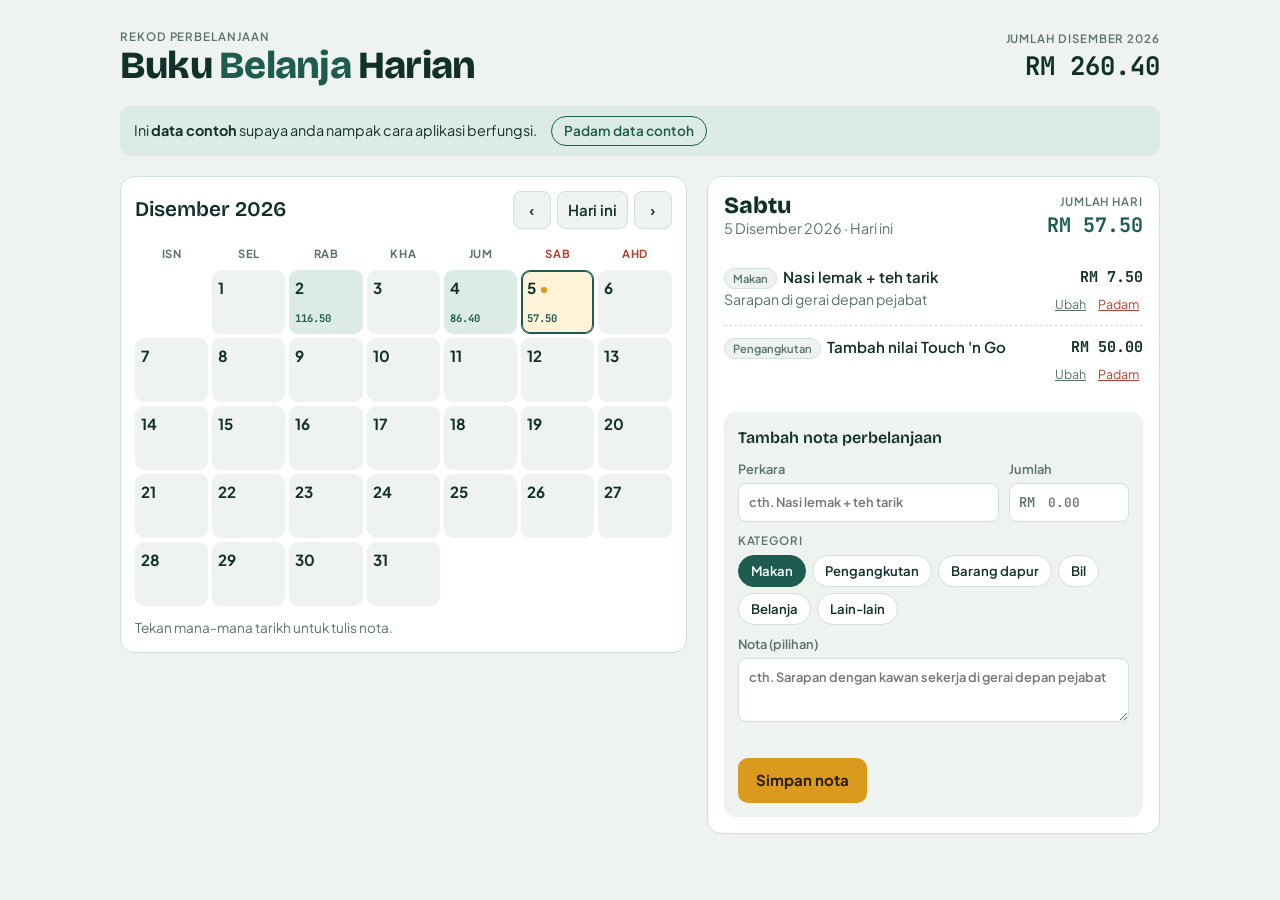
==== index.html @ 9e12cfe6 "Tambah aplikasi Buku Belanja Harian Kalendar bulanan (Isnin dahulu); tekan tarikh untuk tambah, ubah" ====
<!doctype html>
<html lang="ms">
<head>
<meta charset="utf-8">
<meta name="viewport" content="width=device-width, initial-scale=1, viewport-fit=cover">
<title>Buku Belanja Harian</title>
<meta name="claude:viewport-fit-sides" content="cover">
<link rel="preconnect" href="https://fonts.googleapis.com">
<link rel="stylesheet" href="https://fonts.googleapis.com/css2?family=Bricolage+Grotesque:opsz,wght@12..96,600;12..96,800&family=Plus+Jakarta+Sans:wght@400;500;600;700&family=JetBrains+Mono:wght@500;700&display=swap">
<style>
/* Layout: kalendar bulan (Isnin dahulu) di kiri, panel nota hari terpilih di kanan; bertindan di telefon */
:root {
  --bg: #eef3f0;
  --surface: #ffffff;
  --ink: #12302a;
  --muted: #5b726b;
  --line: #d3dfda;
  --accent: #d99a1e;        /* kunyit */
  --accent-ink: #2a1c00;
  --brand: #1d5c4f;         /* hijau daun pandan tua */
  --brand-soft: #dcebe5;
  --danger: #b4412f;
  --today: #fff4d9;
  --f-display: "Bricolage Grotesque", "Segoe UI", system-ui, sans-serif;
  --f-body: "Plus Jakarta Sans", "Segoe UI", system-ui, sans-serif;
  --f-num: "JetBrains Mono", ui-monospace, Menlo, monospace;
}
@media (prefers-color-scheme: dark) {
  :root:not([data-theme="light"]) {
    --bg: #0e1a17; --surface: #15241f; --ink: #e4efea; --muted: #93aaa2; --line: #2a3d37;
    --accent: #f0b440; --accent-ink: #231700; --brand: #7fcab6; --brand-soft: #1d3a32;
    --danger: #ef8b78; --today: #33290f; color-scheme: dark;
  }
}
:root[data-theme="dark"] {
  --bg: #0e1a17; --surface: #15241f; --ink: #e4efea; --muted: #93aaa2; --line: #2a3d37;
  --accent: #f0b440; --accent-ink: #231700; --brand: #7fcab6; --brand-soft: #1d3a32;
  --danger: #ef8b78; --today: #33290f; color-scheme: dark;
}
* { box-sizing: border-box; }
body {
  background: var(--bg); color: var(--ink); font-family: var(--f-body); font-size: 15px; line-height: 1.5;
  padding-left: max(16px, env(safe-area-inset-left, 0px));
  padding-right: max(16px, env(safe-area-inset-right, 0px));
  padding-block: 20px 40px;
}
.wrap { max-width: 1040px; margin: 0 auto; display: grid; gap: 20px; }
h1, h2 { font-family: var(--f-display); text-wrap: balance; margin: 0; }
.num { font-family: var(--f-num); font-variant-numeric: tabular-nums; }
button { font: inherit; color: inherit; cursor: pointer; }
button:focus-visible, input:focus-visible, textarea:focus-visible { outline: 2px solid var(--accent); outline-offset: 2px; }

header { display: flex; flex-wrap: wrap; align-items: flex-end; justify-content: space-between; gap: 12px; }
header h1 { font-size: clamp(1.7rem, 5vw, 2.4rem); font-weight: 800; letter-spacing: -0.02em; line-height: 1.05; }
header h1 span { color: var(--brand); }
.month-total { text-align: right; }
.label { font-size: 0.72rem; text-transform: uppercase; letter-spacing: 0.08em; color: var(--muted); font-weight: 600; }
.month-total .num { font-size: 1.6rem; font-weight: 700; }

.notice { display: flex; flex-wrap: wrap; align-items: center; gap: 10px 14px; background: var(--brand-soft); border-radius: 10px; padding: 10px 14px; font-size: 0.9rem; }
.notice button { background: none; border: 1px solid var(--brand); color: var(--brand); border-radius: 999px; padding: 4px 12px; font-weight: 600; font-size: 0.85rem; }

.main { display: grid; grid-template-columns: minmax(0, 1.25fr) minmax(0, 1fr); gap: 20px; align-items: start; }
@media (max-width: 820px) { .main { grid-template-columns: minmax(0, 1fr); } }

.cal { background: var(--surface); border: 1px solid var(--line); border-radius: 14px; padding: 14px; }
.cal-head { display: flex; align-items: center; justify-content: space-between; gap: 8px; margin-bottom: 12px; }
.cal-head h2 { font-size: 1.3rem; font-weight: 600; }
.nav { display: flex; gap: 6px; }
.nav button { border: 1px solid var(--line); background: var(--bg); border-radius: 8px; min-width: 38px; height: 38px; padding: 0 10px; font-weight: 600; }
.grid { display: grid; grid-template-columns: repeat(7, minmax(0, 1fr)); gap: 4px; }
.dow { text-align: center; font-size: 0.7rem; font-weight: 700; letter-spacing: 0.06em; text-transform: uppercase; color: var(--muted); padding: 4px 0; }
.dow.wkend { color: var(--danger); }
.day {
  position: relative; border: 1px solid transparent; background: var(--bg); border-radius: 9px;
  min-height: 64px; padding: 6px 5px; display: flex; flex-direction: column; align-items: flex-start; justify-content: space-between; text-align: left;
}
.day:hover { border-color: var(--line); }
.day .d { font-weight: 700; font-size: 0.95rem; }
.day .amt { font-family: var(--f-num); font-size: 0.66rem; color: var(--brand); font-weight: 700; max-width: 100%; overflow: hidden; text-overflow: ellipsis; white-space: nowrap; }
.day.has { background: var(--brand-soft); }
.day.today { background: var(--today); }
.day.today .d::after { content: "•"; color: var(--accent); margin-left: 3px; }
.day.sel { border-color: var(--brand); box-shadow: inset 0 0 0 1px var(--brand); }
.day.blank { visibility: hidden; }
.cal-foot { display: flex; justify-content: space-between; margin-top: 12px; font-size: 0.85rem; color: var(--muted); }
.cal-foot button { background: none; border: none; color: var(--brand); font-weight: 600; padding: 0; }

.panel { background: var(--surface); border: 1px solid var(--line); border-radius: 14px; padding: 16px; display: grid; gap: 16px; scroll-margin-top: 16px; }
.panel-head { display: flex; justify-content: space-between; align-items: flex-start; gap: 10px; }
.panel-head h2 { font-size: 1.45rem; font-weight: 800; line-height: 1.1; }
.panel-head .date { color: var(--muted); font-size: 0.9rem; }
.day-total { text-align: right; flex-shrink: 0; }
.day-total .num { font-size: 1.25rem; font-weight: 700; color: var(--brand); }

.list { list-style: none; margin: 0; padding: 0; display: grid; }
.list li { display: grid; grid-template-columns: minmax(0, 1fr) auto; gap: 4px 12px; padding: 10px 0; border-top: 1px dashed var(--line); }
.list li:first-child { border-top: none; }
.item-main { min-width: 0; }
.item-title { font-weight: 600; overflow-wrap: anywhere; }
.item-note { color: var(--muted); font-size: 0.88rem; white-space: pre-wrap; overflow-wrap: anywhere; }
.chip { display: inline-block; font-size: 0.7rem; font-weight: 600; padding: 1px 8px; border-radius: 999px; background: var(--bg); border: 1px solid var(--line); color: var(--muted); margin-right: 6px; }
.item-side { text-align: right; display: grid; gap: 4px; justify-items: end; }
.item-side .num { font-weight: 700; }
.acts { display: flex; gap: 4px; }
.acts button { background: none; border: none; font-size: 0.78rem; color: var(--muted); padding: 2px 4px; text-decoration: underline; }
.acts button.del { color: var(--danger); }
.empty { color: var(--muted); font-size: 0.92rem; padding: 6px 0; }

form { display: grid; gap: 10px; background: var(--bg); border-radius: 12px; padding: 14px; }
form h3 { margin: 0; font-family: var(--f-display); font-size: 1rem; font-weight: 600; }
.row { display: grid; grid-template-columns: minmax(0, 1fr) 120px; gap: 10px; }
@media (max-width: 380px) { .row { grid-template-columns: minmax(0, 1fr); } }
label { display: grid; gap: 4px; font-size: 0.8rem; font-weight: 600; color: var(--muted); }
input, textarea { font: inherit; color: var(--ink); background: var(--surface); border: 1px solid var(--line); border-radius: 8px; padding: 9px 10px; width: 100%; }
textarea { resize: vertical; min-height: 64px; }
.money { position: relative; }
.money span { position: absolute; left: 10px; top: 50%; transform: translateY(-50%); font-family: var(--f-num); color: var(--muted); font-size: 0.85rem; pointer-events: none; }
.money input { padding-left: 38px; font-family: var(--f-num); }
.cats { display: flex; flex-wrap: wrap; gap: 6px; }
.cats button { border: 1px solid var(--line); background: var(--surface); border-radius: 999px; padding: 5px 12px; font-size: 0.82rem; font-weight: 600; }
.cats button[aria-pressed="true"] { background: var(--brand); border-color: var(--brand); color: var(--surface); }
.form-acts { display: flex; gap: 8px; flex-wrap: wrap; }
.btn { border: none; border-radius: 10px; padding: 11px 18px; font-weight: 700; }
.btn.primary { background: var(--accent); color: var(--accent-ink); }
.btn.ghost { background: none; border: 1px solid var(--line); }
.err { color: var(--danger); font-size: 0.85rem; min-height: 1.2em; }
.toast { position: fixed; left: 50%; bottom: calc(20px + env(safe-area-inset-bottom, 0px)); transform: translateX(-50%); background: var(--ink); color: var(--bg); padding: 9px 16px; border-radius: 999px; font-weight: 600; font-size: 0.9rem; }

.confirm { display: flex; gap: 6px; align-items: center; font-size: 0.78rem; }
.confirm button { border: none; border-radius: 6px; padding: 3px 8px; font-weight: 700; font-size: 0.78rem; }
.confirm .yes { background: var(--danger); color: var(--surface); }
.confirm .no { background: var(--bg); }
@media (prefers-reduced-motion: no-preference) { .day { transition: background .15s, border-color .15s; } }
</style>
</head>
<body>

<div class="wrap">
  <header>
    <div>
      <div class="label">Rekod perbelanjaan</div>
      <h1>Buku <span>Belanja</span> Harian</h1>
    </div>
    <div class="month-total">
      <div class="label" id="monthLabel">Jumlah bulan ini</div>
      <div class="num" id="monthTotal">RM 0.00</div>
    </div>
  </header>

  <div class="notice" id="sampleNotice" hidden>
    <span>Ini <strong>data contoh</strong> supaya anda nampak cara aplikasi berfungsi.</span>
    <button type="button" id="clearSample">Padam data contoh</button>
  </div>

  <div class="main">
    <section class="cal" aria-label="Kalendar">
      <div class="cal-head">
        <h2 id="calTitle">Bulan</h2>
        <div class="nav">
          <button type="button" id="prevM" aria-label="Bulan sebelum">‹</button>
          <button type="button" id="todayBtn">Hari ini</button>
          <button type="button" id="nextM" aria-label="Bulan seterusnya">›</button>
        </div>
      </div>
      <div class="grid" id="grid"></div>
      <div class="cal-foot">
        <span>Tekan mana-mana tarikh untuk tulis nota.</span>
      </div>
    </section>

    <section class="panel" id="panel" aria-live="polite">
      <div class="panel-head">
        <div>
          <h2 id="dayName">Isnin</h2>
          <div class="date" id="dayDate"></div>
        </div>
        <div class="day-total">
          <div class="label">Jumlah hari</div>
          <div class="num" id="dayTotal">RM 0.00</div>
        </div>
      </div>

      <ul class="list" id="list"></ul>

      <form id="form" novalidate>
        <h3 id="formTitle">Tambah nota perbelanjaan</h3>
        <div class="row">
          <label for="fItem">Perkara
            <input id="fItem" type="text" maxlength="80" placeholder="cth. Nasi lemak + teh tarik" autocomplete="off">
          </label>
          <label for="fAmt">Jumlah
            <span class="money"><span>RM</span><input id="fAmt" type="number" inputmode="decimal" step="0.01" min="0" placeholder="0.00"></span>
          </label>
        </div>
        <div>
          <div class="label" style="margin-bottom:6px">Kategori</div>
          <div class="cats" id="cats"></div>
        </div>
        <label for="fNote">Nota (pilihan)
          <textarea id="fNote" maxlength="500" placeholder="cth. Sarapan dengan kawan sekerja di gerai depan pejabat"></textarea>
        </label>
        <div class="err" id="err"></div>
        <div class="form-acts">
          <button type="submit" class="btn primary" id="saveBtn">Simpan nota</button>
          <button type="button" class="btn ghost" id="cancelEdit" hidden>Batal</button>
        </div>
      </form>
    </section>
  </div>
</div>
<div class="toast" id="toast" hidden></div>

<script>
(function () {
  const HARI = ["Ahad", "Isnin", "Selasa", "Rabu", "Khamis", "Jumaat", "Sabtu"];
  const HARI_PENDEK = ["Isn", "Sel", "Rab", "Kha", "Jum", "Sab", "Ahd"];
  const BULAN = ["Januari", "Februari", "Mac", "April", "Mei", "Jun", "Julai", "Ogos", "September", "Oktober", "November", "Disember"];
  const KATEGORI = ["Makan", "Pengangkutan", "Barang dapur", "Bil", "Belanja", "Lain-lain"];
  const KEY = "bukuBelanja.v1";

  const $ = (id) => document.getElementById(id);
  const pad = (n) => String(n).padStart(2, "0");
  const keyOf = (d) => d.getFullYear() + "-" + pad(d.getMonth() + 1) + "-" + pad(d.getDate());
  const rm = (n) => "RM " + n.toLocaleString("ms-MY", { minimumFractionDigits: 2, maximumFractionDigits: 2 });
  const sum = (arr) => arr.reduce((s, e) => s + (Number(e.amt) || 0), 0);
  const uid = () => Date.now().toString(36) + Math.random().toString(36).slice(2, 7);

  let store = { sample: false, days: {} };
  function load() {
    try {
      const raw = localStorage.getItem(KEY);
      if (raw) { store = JSON.parse(raw); return; }
    } catch (e) {}
    seed();
  }
  function save() { try { localStorage.setItem(KEY, JSON.stringify(store)); } catch (e) {} }

  function seed() {
    const t = new Date();
    const add = (offset, items) => {
      const d = new Date(t.getFullYear(), t.getMonth(), t.getDate() - offset);
      store.days[keyOf(d)] = items.map((i) => ({ id: uid(), ...i, sample: true }));
    };
    add(0, [
      { item: "Nasi lemak + teh tarik", amt: 7.5, cat: "Makan", note: "Sarapan di gerai depan pejabat" },
      { item: "Tambah nilai Touch 'n Go", amt: 50, cat: "Pengangkutan", note: "" }
    ]);
    add(1, [{ item: "Barang dapur mingguan", amt: 86.4, cat: "Barang dapur", note: "Beras 5kg, telur, sayur, ayam" }]);
    add(3, [
      { item: "Bil elektrik", amt: 112.3, cat: "Bil", note: "Bayar melalui aplikasi" },
      { item: "Roti canai", amt: 4.2, cat: "Makan", note: "" }
    ]);
    add(5, [{ item: "Minyak kereta RON95", amt: 40, cat: "Pengangkutan", note: "" }]);
    store.sample = true;
    save();
  }

  const today = new Date(); today.setHours(0, 0, 0, 0);
  let view = new Date(today.getFullYear(), today.getMonth(), 1);
  let selected = new Date(today);
  let selCat = KATEGORI[0];
  let editingId = null;
  let confirmId = null;

  function entries(k) { return store.days[k] || []; }

  function renderCal() {
    const y = view.getFullYear(), m = view.getMonth();
    $("calTitle").textContent = BULAN[m] + " " + y;
    $("monthLabel").textContent = "Jumlah " + BULAN[m] + " " + y;
    const grid = $("grid");
    grid.innerHTML = "";
    HARI_PENDEK.forEach((h, i) => {
      const el = document.createElement("div");
      el.className = "dow" + (i >= 5 ? " wkend" : "");
      el.textContent = h;
      grid.appendChild(el);
    });
    const first = new Date(y, m, 1);
    const lead = (first.getDay() + 6) % 7; // Isnin = 0
    for (let i = 0; i < lead; i++) {
      const b = document.createElement("div"); b.className = "day blank"; grid.appendChild(b);
    }
    const daysIn = new Date(y, m + 1, 0).getDate();
    let monthSum = 0;
    for (let d = 1; d <= daysIn; d++) {
      const date = new Date(y, m, d);
      const k = keyOf(date);
      const total = sum(entries(k));
      monthSum += total;
      const btn = document.createElement("button");
      btn.type = "button";
      btn.className = "day" + (total > 0 ? " has" : "") +
        (date.getTime() === today.getTime() ? " today" : "") +
        (date.getTime() === selected.getTime() ? " sel" : "");
      btn.setAttribute("aria-label", HARI[date.getDay()] + " " + d + " " + BULAN[m] + (total ? ", " + rm(total) : ""));
      btn.innerHTML = '<span class="d">' + d + '</span>' + (total ? '<span class="amt">' + total.toFixed(2) + '</span>' : "");
      btn.addEventListener("click", () => selectDay(date, true));
      grid.appendChild(btn);
    }
    $("monthTotal").textContent = rm(monthSum);
    $("sampleNotice").hidden = !store.sample;
  }

  function esc(s) { return String(s).replace(/[&<>"']/g, (c) => ({ "&": "&amp;", "<": "&lt;", ">": "&gt;", '"': "&quot;", "'": "&#39;" }[c])); }

  function renderPanel() {
    const k = keyOf(selected);
    const list = entries(k);
    $("dayName").textContent = HARI[selected.getDay()];
    $("dayDate").textContent = selected.getDate() + " " + BULAN[selected.getMonth()] + " " + selected.getFullYear() +
      (selected.getTime() === today.getTime() ? " · Hari ini" : "");
    $("dayTotal").textContent = rm(sum(list));
    const ul = $("list");
    if (!list.length) {
      ul.innerHTML = '<li class="empty">Tiada perbelanjaan lagi untuk hari ' + HARI[selected.getDay()] + '. Tulis nota pertama di bawah.</li>';
      return;
    }
    ul.innerHTML = list.map((e) => {
      const acts = confirmId === e.id
        ? '<span class="confirm">Padam? <button type="button" class="yes" data-yes="' + e.id + '">Ya</button><button type="button" class="no" data-no="1">Tidak</button></span>'
        : '<span class="acts"><button type="button" data-edit="' + e.id + '">Ubah</button><button type="button" class="del" data-del="' + e.id + '">Padam</button></span>';
      return '<li><div class="item-main"><div class="item-title"><span class="chip">' + esc(e.cat) + '</span>' + esc(e.item) + '</div>' +
        (e.note ? '<div class="item-note">' + esc(e.note) + '</div>' : "") +
        '</div><div class="item-side"><span class="num">' + rm(Number(e.amt)) + '</span>' + acts + '</div></li>';
    }).join("");
  }

  function renderCats() {
    $("cats").innerHTML = KATEGORI.map((c) =>
      '<button type="button" aria-pressed="' + (c === selCat) + '" data-cat="' + esc(c) + '">' + esc(c) + '</button>').join("");
  }

  function resetForm() {
    editingId = null;
    $("fItem").value = ""; $("fAmt").value = ""; $("fNote").value = "";
    $("err").textContent = "";
    $("formTitle").textContent = "Tambah nota perbelanjaan";
    $("saveBtn").textContent = "Simpan nota";
    $("cancelEdit").hidden = true;
    selCat = KATEGORI[0]; renderCats();
  }

  function selectDay(date, scroll) {
    selected = new Date(date);
    confirmId = null;
    resetForm();
    renderCal(); renderPanel();
    if (scroll && window.matchMedia("(max-width: 820px)").matches) {
      $("panel").scrollIntoView({ behavior: "smooth", block: "start" });
    }
  }

  let toastTimer;
  function toast(msg) {
    const t = $("toast"); t.textContent = msg; t.hidden = false;
    clearTimeout(toastTimer); toastTimer = setTimeout(() => { t.hidden = true; }, 1800);
  }

  $("cats").addEventListener("click", (ev) => {
    const b = ev.target.closest("[data-cat]"); if (!b) return;
    selCat = b.dataset.cat; renderCats();
  });

  $("list").addEventListener("click", (ev) => {
    const k = keyOf(selected);
    const t = ev.target;
    if (t.dataset.del) { confirmId = t.dataset.del; renderPanel(); return; }
    if (t.dataset.no) { confirmId = null; renderPanel(); return; }
    if (t.dataset.yes) {
      store.days[k] = entries(k).filter((e) => e.id !== t.dataset.yes);
      if (!store.days[k].length) delete store.days[k];
      confirmId = null;
      if (editingId === t.dataset.yes) resetForm();
      save(); renderCal(); renderPanel(); toast("Nota dipadam");
      return;
    }
    if (t.dataset.edit) {
      const e = entries(k).find((x) => x.id === t.dataset.edit); if (!e) return;
      editingId = e.id;
      $("fItem").value = e.item; $("fAmt").value = e.amt; $("fNote").value = e.note || "";
      selCat = e.cat; renderCats();
      $("formTitle").textContent = "Ubah nota";
      $("saveBtn").textContent = "Simpan perubahan";
      $("cancelEdit").hidden = false;
      $("fItem").focus();
    }
  });

  $("cancelEdit").addEventListener("click", resetForm);

  $("form").addEventListener("submit", (ev) => {
    ev.preventDefault();
    const item = $("fItem").value.trim();
    const amt = parseFloat($("fAmt").value);
    const note = $("fNote").value.trim();
    if (!item) { $("err").textContent = "Tulis apa yang dibeli, contohnya \"Makan tengah hari\"."; $("fItem").focus(); return; }
    if (!(amt >= 0) || !isFinite(amt)) { $("err").textContent = "Masukkan jumlah dalam RM, contohnya 12.50."; $("fAmt").focus(); return; }
    const k = keyOf(selected);
    const list = entries(k).slice();
    const rec = { item, amt: Math.round(amt * 100) / 100, cat: selCat, note };
    if (editingId) {
      const i = list.findIndex((e) => e.id === editingId);
      if (i >= 0) list[i] = { ...list[i], ...rec, sample: false };
    } else {
      list.push({ id: uid(), ...rec });
    }
    store.days[k] = list;
    const wasEdit = !!editingId;
    save(); resetForm(); renderCal(); renderPanel();
    toast(wasEdit ? "Perubahan disimpan" : "Nota disimpan");
  });

  $("clearSample").addEventListener("click", () => {
    Object.keys(store.days).forEach((k) => {
      store.days[k] = store.days[k].filter((e) => !e.sample);
      if (!store.days[k].length) delete store.days[k];
    });
    store.sample = false;
    save(); renderCal(); renderPanel(); toast("Data contoh dipadam");
  });

  $("prevM").addEventListener("click", () => { view = new Date(view.getFullYear(), view.getMonth() - 1, 1); renderCal(); });
  $("nextM").addEventListener("click", () => { view = new Date(view.getFullYear(), view.getMonth() + 1, 1); renderCal(); });
  $("todayBtn").addEventListener("click", () => { view = new Date(today.getFullYear(), today.getMonth(), 1); selectDay(today, false); });

  load();
  renderCats();
  renderCal();
  renderPanel();
})();
</script>
</body>
</html>
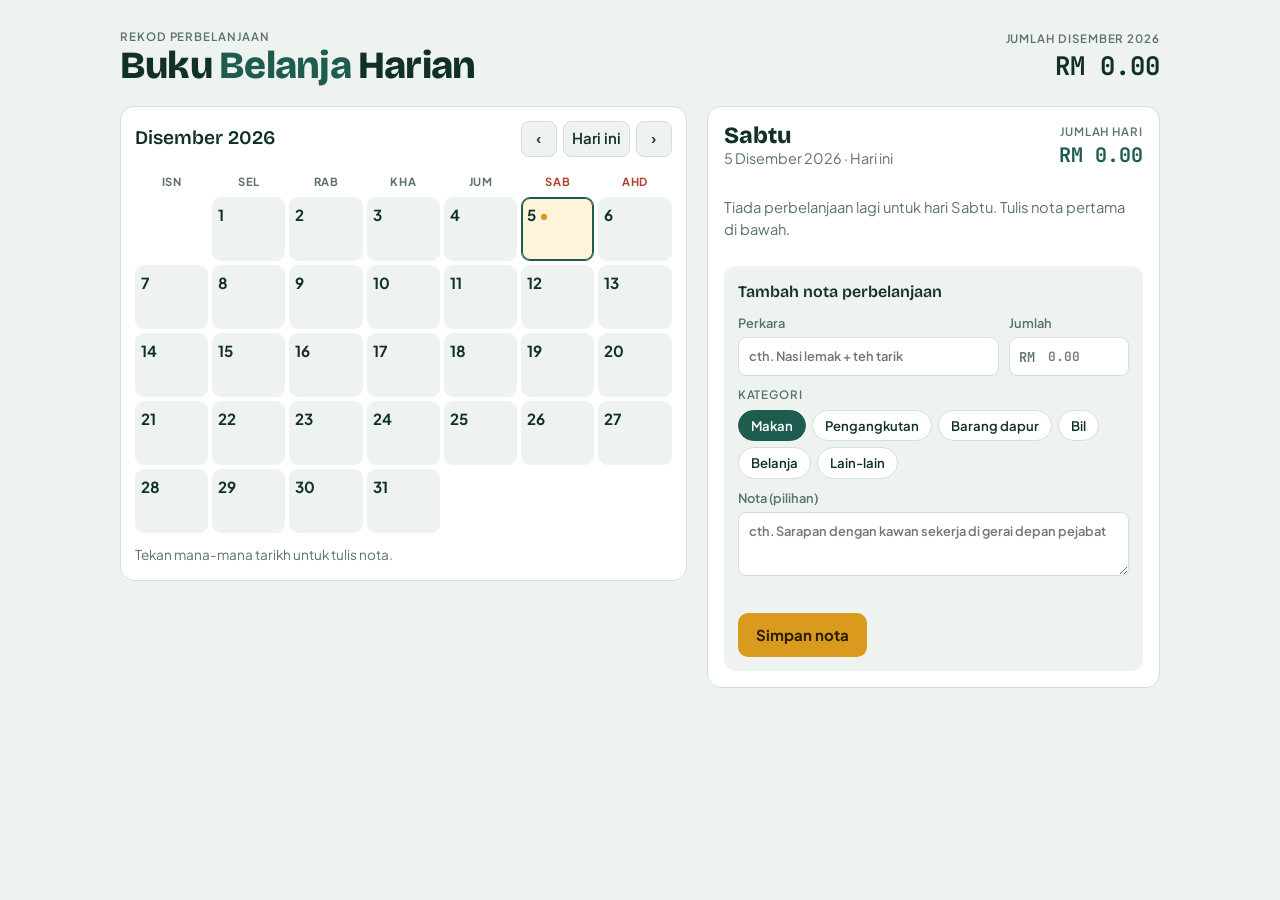
==== commit 2416aee6: "Buang data contoh dan kotak notisnya; kemaskan paparan telefon App kini bermula kosong. Data contoh " ====
--- a/index.html
+++ b/index.html
@@ -54,20 +54,19 @@
 header h1 { font-size: clamp(1.7rem, 5vw, 2.4rem); font-weight: 800; letter-spacing: -0.02em; line-height: 1.05; }
 header h1 span { color: var(--brand); }
 .month-total { text-align: right; }
+@media (max-width: 480px) { .month-total { text-align: left; } }
 .label { font-size: 0.72rem; text-transform: uppercase; letter-spacing: 0.08em; color: var(--muted); font-weight: 600; }
 .month-total .num { font-size: 1.6rem; font-weight: 700; }
 
-.notice { display: flex; flex-wrap: wrap; align-items: center; gap: 10px 14px; background: var(--brand-soft); border-radius: 10px; padding: 10px 14px; font-size: 0.9rem; }
-.notice button { background: none; border: 1px solid var(--brand); color: var(--brand); border-radius: 999px; padding: 4px 12px; font-weight: 600; font-size: 0.85rem; }
 
 .main { display: grid; grid-template-columns: minmax(0, 1.25fr) minmax(0, 1fr); gap: 20px; align-items: start; }
 @media (max-width: 820px) { .main { grid-template-columns: minmax(0, 1fr); } }
 
 .cal { background: var(--surface); border: 1px solid var(--line); border-radius: 14px; padding: 14px; }
-.cal-head { display: flex; align-items: center; justify-content: space-between; gap: 8px; margin-bottom: 12px; }
-.cal-head h2 { font-size: 1.3rem; font-weight: 600; }
+.cal-head { display: flex; flex-wrap: wrap; align-items: center; justify-content: space-between; gap: 8px; margin-bottom: 12px; }
+.cal-head h2 { font-size: 1.2rem; font-weight: 600; white-space: nowrap; }
 .nav { display: flex; gap: 6px; }
-.nav button { border: 1px solid var(--line); background: var(--bg); border-radius: 8px; min-width: 38px; height: 38px; padding: 0 10px; font-weight: 600; }
+.nav button { white-space: nowrap; border: 1px solid var(--line); background: var(--bg); border-radius: 8px; min-width: 36px; height: 36px; padding: 0 8px; font-weight: 600; }
 .grid { display: grid; grid-template-columns: repeat(7, minmax(0, 1fr)); gap: 4px; }
 .dow { text-align: center; font-size: 0.7rem; font-weight: 700; letter-spacing: 0.06em; text-transform: uppercase; color: var(--muted); padding: 4px 0; }
 .dow.wkend { color: var(--danger); }
@@ -148,10 +147,6 @@
     </div>
   </header>
 
-  <div class="notice" id="sampleNotice" hidden>
-    <span>Ini <strong>data contoh</strong> supaya anda nampak cara aplikasi berfungsi.</span>
-    <button type="button" id="clearSample">Padam data contoh</button>
-  </div>
 
   <div class="main">
     <section class="cal" aria-label="Kalendar">
@@ -226,35 +221,24 @@
   const sum = (arr) => arr.reduce((s, e) => s + (Number(e.amt) || 0), 0);
   const uid = () => Date.now().toString(36) + Math.random().toString(36).slice(2, 7);
 
-  let store = { sample: false, days: {} };
+  let store = { days: {} };
   function load() {
     try {
       const raw = localStorage.getItem(KEY);
-      if (raw) { store = JSON.parse(raw); return; }
+      if (raw) store = JSON.parse(raw);
     } catch (e) {}
-    seed();
+    if (!store || typeof store.days !== "object") store = { days: {} };
+    // Buang data contoh daripada versi awal app
+    let changed = false;
+    Object.keys(store.days).forEach((k) => {
+      const kept = store.days[k].filter((e) => !e.sample);
+      if (kept.length !== store.days[k].length) changed = true;
+      if (kept.length) store.days[k] = kept; else delete store.days[k];
+    });
+    if ("sample" in store) { delete store.sample; changed = true; }
+    if (changed) save();
   }
   function save() { try { localStorage.setItem(KEY, JSON.stringify(store)); } catch (e) {} }
-
-  function seed() {
-    const t = new Date();
-    const add = (offset, items) => {
-      const d = new Date(t.getFullYear(), t.getMonth(), t.getDate() - offset);
-      store.days[keyOf(d)] = items.map((i) => ({ id: uid(), ...i, sample: true }));
-    };
-    add(0, [
-      { item: "Nasi lemak + teh tarik", amt: 7.5, cat: "Makan", note: "Sarapan di gerai depan pejabat" },
-      { item: "Tambah nilai Touch 'n Go", amt: 50, cat: "Pengangkutan", note: "" }
-    ]);
-    add(1, [{ item: "Barang dapur mingguan", amt: 86.4, cat: "Barang dapur", note: "Beras 5kg, telur, sayur, ayam" }]);
-    add(3, [
-      { item: "Bil elektrik", amt: 112.3, cat: "Bil", note: "Bayar melalui aplikasi" },
-      { item: "Roti canai", amt: 4.2, cat: "Makan", note: "" }
-    ]);
-    add(5, [{ item: "Minyak kereta RON95", amt: 40, cat: "Pengangkutan", note: "" }]);
-    store.sample = true;
-    save();
-  }
 
   const today = new Date(); today.setHours(0, 0, 0, 0);
   let view = new Date(today.getFullYear(), today.getMonth(), 1);
@@ -295,12 +279,11 @@
         (date.getTime() === today.getTime() ? " today" : "") +
         (date.getTime() === selected.getTime() ? " sel" : "");
       btn.setAttribute("aria-label", HARI[date.getDay()] + " " + d + " " + BULAN[m] + (total ? ", " + rm(total) : ""));
-      btn.innerHTML = '<span class="d">' + d + '</span>' + (total ? '<span class="amt">' + total.toFixed(2) + '</span>' : "");
+      btn.innerHTML = '<span class="d">' + d + '</span>' + (total ? '<span class="amt">' + Math.round(total) + '</span>' : "");
       btn.addEventListener("click", () => selectDay(date, true));
       grid.appendChild(btn);
     }
     $("monthTotal").textContent = rm(monthSum);
-    $("sampleNotice").hidden = !store.sample;
   }
 
   function esc(s) { return String(s).replace(/[&<>"']/g, (c) => ({ "&": "&amp;", "<": "&lt;", ">": "&gt;", '"': "&quot;", "'": "&#39;" }[c])); }
@@ -402,7 +385,7 @@
     const rec = { item, amt: Math.round(amt * 100) / 100, cat: selCat, note };
     if (editingId) {
       const i = list.findIndex((e) => e.id === editingId);
-      if (i >= 0) list[i] = { ...list[i], ...rec, sample: false };
+      if (i >= 0) list[i] = { ...list[i], ...rec };
     } else {
       list.push({ id: uid(), ...rec });
     }
@@ -412,14 +395,6 @@
     toast(wasEdit ? "Perubahan disimpan" : "Nota disimpan");
   });
 
-  $("clearSample").addEventListener("click", () => {
-    Object.keys(store.days).forEach((k) => {
-      store.days[k] = store.days[k].filter((e) => !e.sample);
-      if (!store.days[k].length) delete store.days[k];
-    });
-    store.sample = false;
-    save(); renderCal(); renderPanel(); toast("Data contoh dipadam");
-  });
 
   $("prevM").addEventListener("click", () => { view = new Date(view.getFullYear(), view.getMonth() - 1, 1); renderCal(); });
   $("nextM").addEventListener("click", () => { view = new Date(view.getFullYear(), view.getMonth() + 1, 1); renderCal(); });
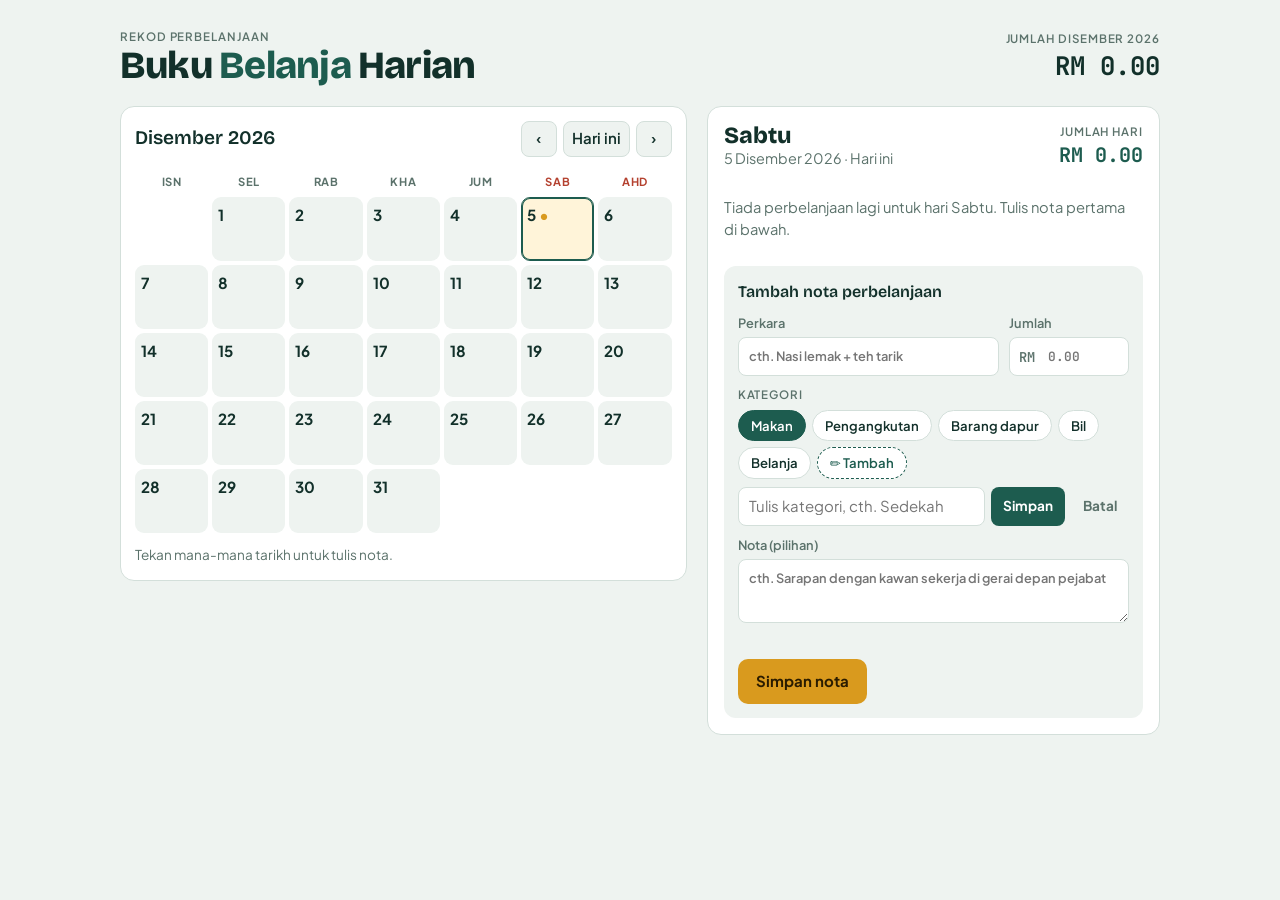
==== commit 6c032aab: "Ganti kategori Lain-lain dengan butang Tambah untuk kategori sendiri Pengguna boleh menulis kategori" ====
--- a/index.html
+++ b/index.html
@@ -119,6 +119,16 @@
 .cats { display: flex; flex-wrap: wrap; gap: 6px; }
 .cats button { border: 1px solid var(--line); background: var(--surface); border-radius: 999px; padding: 5px 12px; font-size: 0.82rem; font-weight: 600; }
 .cats button[aria-pressed="true"] { background: var(--brand); border-color: var(--brand); color: var(--surface); }
+.cats .cc { display: inline-flex; }
+.cats .cc button[data-cat] { border-radius: 999px 0 0 999px; border-right: none; }
+.cats .cc .x { border-radius: 0 999px 999px 0; padding: 5px 10px 5px 8px; color: var(--muted); }
+.cats .cc button[aria-pressed="true"] + .x { background: var(--brand); border-color: var(--brand); color: var(--surface); }
+.cats .add { border-style: dashed; border-color: var(--brand); color: var(--brand); }
+.cat-new { display: flex; gap: 6px; margin-top: 8px; }
+.cat-new input { flex: 1; min-width: 0; padding: 7px 10px; }
+.cat-new button { border: none; border-radius: 8px; padding: 0 12px; font-weight: 700; font-size: 0.85rem; white-space: nowrap; }
+.cat-new .ok { background: var(--brand); color: var(--surface); }
+.cat-new .no { background: none; color: var(--muted); }
 .form-acts { display: flex; gap: 8px; flex-wrap: wrap; }
 .btn { border: none; border-radius: 10px; padding: 11px 18px; font-weight: 700; }
 .btn.primary { background: var(--accent); color: var(--accent-ink); }
@@ -191,6 +201,11 @@
         <div>
           <div class="label" style="margin-bottom:6px">Kategori</div>
           <div class="cats" id="cats"></div>
+          <div class="cat-new" id="catNew" hidden>
+            <input id="fCat" type="text" maxlength="30" placeholder="Tulis kategori, cth. Sedekah" autocomplete="off" aria-label="Kategori baharu">
+            <button type="button" class="ok" id="catAdd">Simpan</button>
+            <button type="button" class="no" id="catCancel">Batal</button>
+          </div>
         </div>
         <label for="fNote">Nota (pilihan)
           <textarea id="fNote" maxlength="500" placeholder="cth. Sarapan dengan kawan sekerja di gerai depan pejabat"></textarea>
@@ -211,7 +226,7 @@
   const HARI = ["Ahad", "Isnin", "Selasa", "Rabu", "Khamis", "Jumaat", "Sabtu"];
   const HARI_PENDEK = ["Isn", "Sel", "Rab", "Kha", "Jum", "Sab", "Ahd"];
   const BULAN = ["Januari", "Februari", "Mac", "April", "Mei", "Jun", "Julai", "Ogos", "September", "Oktober", "November", "Disember"];
-  const KATEGORI = ["Makan", "Pengangkutan", "Barang dapur", "Bil", "Belanja", "Lain-lain"];
+  const KATEGORI = ["Makan", "Pengangkutan", "Barang dapur", "Bil", "Belanja"];
   const KEY = "bukuBelanja.v1";
 
   const $ = (id) => document.getElementById(id);
@@ -221,13 +236,14 @@
   const sum = (arr) => arr.reduce((s, e) => s + (Number(e.amt) || 0), 0);
   const uid = () => Date.now().toString(36) + Math.random().toString(36).slice(2, 7);
 
-  let store = { days: {} };
+  let store = { days: {}, cats: [] };
   function load() {
     try {
       const raw = localStorage.getItem(KEY);
       if (raw) store = JSON.parse(raw);
     } catch (e) {}
     if (!store || typeof store.days !== "object") store = { days: {} };
+    if (!Array.isArray(store.cats)) store.cats = [];
     // Buang data contoh daripada versi awal app
     let changed = false;
     Object.keys(store.days).forEach((k) => {
@@ -311,8 +327,25 @@
   }
 
   function renderCats() {
-    $("cats").innerHTML = KATEGORI.map((c) =>
-      '<button type="button" aria-pressed="' + (c === selCat) + '" data-cat="' + esc(c) + '">' + esc(c) + '</button>').join("");
+    const chip = (c) => '<button type="button" aria-pressed="' + (c === selCat) + '" data-cat="' + esc(c) + '">' + esc(c) + '</button>';
+    const own = store.cats.slice();
+    // Nota lama mungkin guna kategori yang tiada dalam senarai (cth. "Lain-lain")
+    const extra = KATEGORI.includes(selCat) || own.includes(selCat) ? [] : [selCat];
+    $("cats").innerHTML = KATEGORI.map(chip).join("") +
+      own.map((c) => '<span class="cc">' + chip(c) + '<button type="button" class="x" data-delcat="' + esc(c) + '" aria-label="Buang kategori ' + esc(c) + '">×</button></span>').join("") +
+      extra.map(chip).join("") +
+      '<button type="button" class="add" id="catOpen">✏️ Tambah</button>';
+  }
+
+  function closeCatNew() { $("catNew").hidden = true; $("fCat").value = ""; }
+
+  function addCat() {
+    const name = $("fCat").value.trim().replace(/\s+/g, " ");
+    if (!name) { $("fCat").focus(); return; }
+    const found = KATEGORI.concat(store.cats).find((c) => c.toLowerCase() === name.toLowerCase());
+    if (found) { selCat = found; }
+    else { store.cats.push(name); selCat = name; save(); toast("Kategori \u201c" + name + "\u201d ditambah"); }
+    closeCatNew(); renderCats();
   }
 
   function resetForm() {
@@ -322,7 +355,7 @@
     $("formTitle").textContent = "Tambah nota perbelanjaan";
     $("saveBtn").textContent = "Simpan nota";
     $("cancelEdit").hidden = true;
-    selCat = KATEGORI[0]; renderCats();
+    selCat = KATEGORI[0]; closeCatNew(); renderCats();
   }
 
   function selectDay(date, scroll) {
@@ -342,8 +375,21 @@
   }
 
   $("cats").addEventListener("click", (ev) => {
-    const b = ev.target.closest("[data-cat]"); if (!b) return;
+    const t = ev.target;
+    if (t.id === "catOpen") { $("catNew").hidden = false; $("fCat").focus(); return; }
+    if (t.dataset.delcat) {
+      store.cats = store.cats.filter((c) => c !== t.dataset.delcat);
+      if (selCat === t.dataset.delcat) selCat = KATEGORI[0];
+      save(); renderCats(); return;
+    }
+    const b = t.closest("[data-cat]"); if (!b) return;
     selCat = b.dataset.cat; renderCats();
+  });
+  $("catAdd").addEventListener("click", addCat);
+  $("catCancel").addEventListener("click", closeCatNew);
+  $("fCat").addEventListener("keydown", (ev) => {
+    if (ev.key === "Enter") { ev.preventDefault(); addCat(); }
+    if (ev.key === "Escape") closeCatNew();
   });
 
   $("list").addEventListener("click", (ev) => {
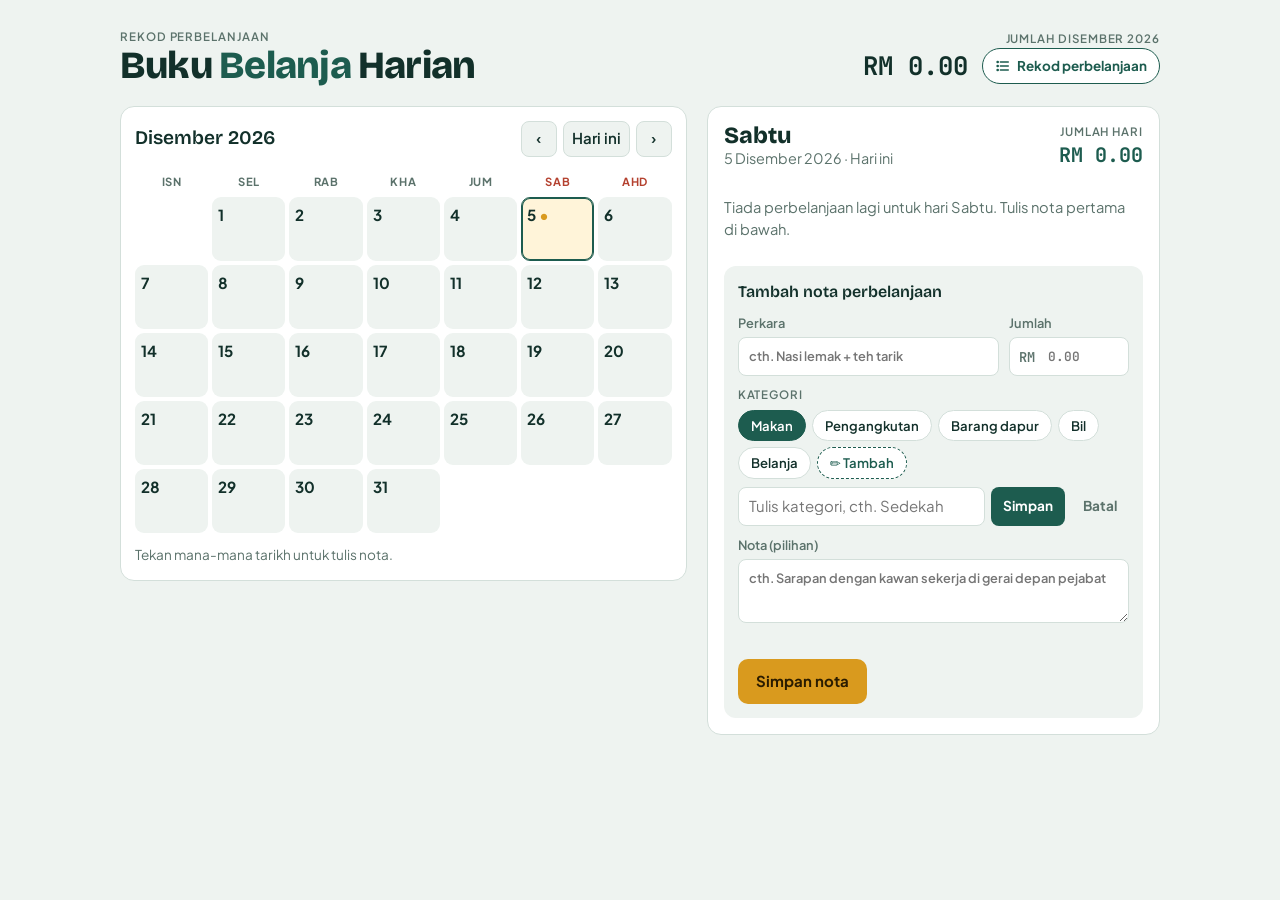
==== commit d81c5f1d: "Tambah butang dan halaman Rekod perbelanjaan Butang di sebelah jumlah bulan membuka senarai sebulan:" ====
--- a/index.html
+++ b/index.html
@@ -54,9 +54,45 @@
 header h1 { font-size: clamp(1.7rem, 5vw, 2.4rem); font-weight: 800; letter-spacing: -0.02em; line-height: 1.05; }
 header h1 span { color: var(--brand); }
 .month-total { text-align: right; }
-@media (max-width: 480px) { .month-total { text-align: left; } }
+@media (max-width: 480px) { .month-total { text-align: left; width: 100%; } }
 .label { font-size: 0.72rem; text-transform: uppercase; letter-spacing: 0.08em; color: var(--muted); font-weight: 600; }
 .month-total .num { font-size: 1.6rem; font-weight: 700; }
+.mt-row { display: flex; flex-wrap: wrap; align-items: center; justify-content: flex-end; gap: 8px 14px; }
+@media (max-width: 480px) { .mt-row { justify-content: space-between; } }
+.rec-btn { display: inline-flex; align-items: center; gap: 6px; border: 1px solid var(--brand); background: var(--surface); color: var(--brand); border-radius: 999px; padding: 7px 12px; font-weight: 700; font-size: 0.84rem; white-space: nowrap; }
+@media (max-width: 400px) { .month-total .num { font-size: 1.35rem; } }
+@media (max-width: 380px) { .rec-btn { padding: 6px 9px; font-size: 0.78rem; gap: 4px; } .rec-btn svg { width: 14px; height: 14px; } .mt-row { gap: 8px 10px; } }
+.rec-btn svg { width: 16px; height: 16px; }
+
+/* Lembaran Rekod perbelanjaan */
+.sheet { position: fixed; inset: 0; z-index: 20; background: var(--bg); overflow-y: auto; overscroll-behavior: contain;
+  padding-top: calc(16px + env(safe-area-inset-top, 0px)); padding-bottom: calc(32px + env(safe-area-inset-bottom, 0px));
+  padding-left: max(16px, env(safe-area-inset-left, 0px)); padding-right: max(16px, env(safe-area-inset-right, 0px)); }
+.sheet-in { max-width: 680px; margin: 0 auto; display: grid; gap: 18px; }
+.sheet-head { display: flex; align-items: flex-start; justify-content: space-between; gap: 12px; }
+.sheet-head h2 { font-size: 1.5rem; font-weight: 800; line-height: 1.1; }
+.sheet-sub { color: var(--muted); font-size: 0.9rem; margin-top: 4px; }
+.close { border: 1px solid var(--line); background: var(--surface); border-radius: 50%; width: 40px; height: 40px; font-size: 1.3rem; line-height: 1; flex-shrink: 0; }
+.sheet-nav { display: flex; align-items: center; justify-content: space-between; gap: 8px; background: var(--surface); border: 1px solid var(--line); border-radius: 12px; padding: 8px; }
+.sheet-nav strong { font-family: var(--f-display); font-size: 1.1rem; font-weight: 600; }
+.sheet-nav .num { display: block; color: var(--brand); font-weight: 700; font-size: 0.95rem; text-align: center; }
+.sheet-nav button { border: 1px solid var(--line); background: var(--bg); border-radius: 8px; width: 38px; height: 38px; font-weight: 700; }
+.sec { background: var(--surface); border: 1px solid var(--line); border-radius: 14px; padding: 14px 16px; display: grid; gap: 10px; }
+.sec h3 { margin: 0; font-family: var(--f-display); font-size: 1rem; font-weight: 600; }
+.catrow { display: grid; grid-template-columns: minmax(0, 1fr) auto; gap: 4px 12px; font-size: 0.92rem; }
+.catrow .nm { font-weight: 600; overflow-wrap: anywhere; }
+.catrow .num { font-weight: 700; }
+.bar { grid-column: 1 / -1; height: 6px; border-radius: 3px; background: var(--bg); overflow: hidden; }
+.bar i { display: block; height: 100%; background: var(--accent); border-radius: 3px; }
+.dgroup { display: grid; gap: 4px; padding-top: 10px; border-top: 1px dashed var(--line); }
+.dgroup:first-of-type { border-top: none; padding-top: 0; }
+.dhead { display: flex; justify-content: space-between; align-items: baseline; gap: 10px; background: none; border: none; padding: 4px 0; text-align: left; width: 100%; }
+.dhead span:first-child { font-weight: 700; }
+.dhead span:first-child small { color: var(--brand); font-weight: 600; font-size: 0.78rem; margin-left: 6px; text-decoration: underline; }
+.dhead .num { font-weight: 700; color: var(--brand); }
+.dline { display: grid; grid-template-columns: minmax(0, 1fr) auto; gap: 10px; font-size: 0.9rem; }
+.dline span:first-child { overflow-wrap: anywhere; }
+body.lock { overflow: hidden; }
 
 
 .main { display: grid; grid-template-columns: minmax(0, 1.25fr) minmax(0, 1fr); gap: 20px; align-items: start; }
@@ -153,7 +189,10 @@
     </div>
     <div class="month-total">
       <div class="label" id="monthLabel">Jumlah bulan ini</div>
-      <div class="num" id="monthTotal">RM 0.00</div>
+      <div class="mt-row">
+        <div class="num" id="monthTotal">RM 0.00</div>
+        <button type="button" class="rec-btn" id="openRec"><svg viewBox="0 0 24 24" fill="none" stroke="currentColor" stroke-width="2" stroke-linecap="round" aria-hidden="true"><path d="M8 6h12M8 12h12M8 18h12"/><circle cx="4" cy="6" r="1" fill="currentColor"/><circle cx="4" cy="12" r="1" fill="currentColor"/><circle cx="4" cy="18" r="1" fill="currentColor"/></svg>Rekod perbelanjaan</button>
+      </div>
     </div>
   </header>
 
@@ -219,6 +258,23 @@
     </section>
   </div>
 </div>
+<div class="sheet" id="sheet" role="dialog" aria-modal="true" aria-labelledby="recTitle" hidden>
+  <div class="sheet-in">
+    <div class="sheet-head">
+      <div>
+        <h2 id="recTitle">Rekod perbelanjaan</h2>
+        <div class="sheet-sub" id="recSub"></div>
+      </div>
+      <button type="button" class="close" id="closeRec" aria-label="Tutup">×</button>
+    </div>
+    <div class="sheet-nav">
+      <button type="button" id="recPrev" aria-label="Bulan sebelum">‹</button>
+      <div><strong id="recMonth"></strong><span class="num" id="recTotal"></span></div>
+      <button type="button" id="recNext" aria-label="Bulan seterusnya">›</button>
+    </div>
+    <div id="recBody"></div>
+  </div>
+</div>
 <div class="toast" id="toast" hidden></div>
 
 <script>
@@ -442,6 +498,69 @@
   });
 
 
+  // ---- Rekod perbelanjaan (senarai sebulan) ----
+  const BULAN_PENDEK = ["Jan", "Feb", "Mac", "Apr", "Mei", "Jun", "Jul", "Ogo", "Sep", "Okt", "Nov", "Dis"];
+  function renderRec() {
+    const y = view.getFullYear(), m = view.getMonth();
+    const prefix = y + "-" + pad(m + 1) + "-";
+    const keys = Object.keys(store.days).filter((k) => k.startsWith(prefix) && store.days[k].length).sort().reverse();
+    let total = 0, count = 0;
+    const byCat = {};
+    keys.forEach((k) => store.days[k].forEach((e) => {
+      const a = Number(e.amt) || 0; total += a; count++;
+      byCat[e.cat] = (byCat[e.cat] || 0) + a;
+    }));
+    $("recMonth").textContent = BULAN[m] + " " + y;
+    $("recTotal").textContent = rm(total);
+    $("recSub").textContent = count ? count + " nota dalam " + keys.length + " hari" : "Tiada nota";
+    if (!count) {
+      $("recBody").innerHTML = '<div class="sec"><p class="empty" style="margin:0">Belum ada perbelanjaan direkod untuk ' + BULAN[m] + ' ' + y + '. Tutup halaman ini dan tekan mana-mana tarikh pada kalendar untuk mula.</p></div>';
+      return;
+    }
+    const cats = Object.entries(byCat).sort((a, b) => b[1] - a[1]);
+    const max = cats[0][1] || 1;
+    const catHtml = cats.map(([c, a]) =>
+      '<div class="catrow"><span class="nm">' + esc(c) + '</span><span class="num">' + rm(a) + ' <small style="color:var(--muted);font-weight:500">' + Math.round(a / total * 100) + '%</small></span>' +
+      '<div class="bar"><i style="width:' + Math.max(2, a / max * 100).toFixed(1) + '%"></i></div></div>').join("");
+    const dayHtml = keys.map((k) => {
+      const [yy, mm, dd] = k.split("-").map(Number);
+      const d = new Date(yy, mm - 1, dd);
+      const list = store.days[k];
+      return '<div class="dgroup"><button type="button" class="dhead" data-goto="' + k + '"><span>' + HARI[d.getDay()] + ', ' + dd + ' ' + BULAN_PENDEK[mm - 1] + '<small>Buka</small></span><span class="num">' + rm(sum(list)) + '</span></button>' +
+        list.map((e) => '<div class="dline"><span><span class="chip">' + esc(e.cat) + '</span>' + esc(e.item) + '</span><span class="num">' + rm(Number(e.amt)) + '</span></div>').join("") + '</div>';
+    }).join("");
+    $("recBody").innerHTML = '<div style="display:grid;gap:18px"><section class="sec"><h3>Ikut kategori</h3>' + catHtml + '</section>' +
+      '<section class="sec"><h3>Ikut tarikh</h3>' + dayHtml + '</section></div>';
+  }
+  let lastFocus = null;
+  function openRec() {
+    lastFocus = document.activeElement;
+    renderRec();
+    $("sheet").hidden = false; $("sheet").scrollTop = 0;
+    document.body.classList.add("lock");
+    try { history.pushState({ rec: 1 }, ""); } catch (e) {}
+    $("closeRec").focus();
+  }
+  function hideRec() {
+    $("sheet").hidden = true;
+    document.body.classList.remove("lock");
+    if (lastFocus) lastFocus.focus();
+  }
+  // Tutup melalui butang Kembali telefon juga
+  function closeRec() { if (history.state && history.state.rec) history.back(); else hideRec(); }
+  window.addEventListener("popstate", () => { if (!$("sheet").hidden) hideRec(); });
+  $("openRec").addEventListener("click", openRec);
+  $("closeRec").addEventListener("click", closeRec);
+  document.addEventListener("keydown", (ev) => { if (ev.key === "Escape" && !$("sheet").hidden) closeRec(); });
+  $("recPrev").addEventListener("click", () => { view = new Date(view.getFullYear(), view.getMonth() - 1, 1); renderCal(); renderRec(); });
+  $("recNext").addEventListener("click", () => { view = new Date(view.getFullYear(), view.getMonth() + 1, 1); renderCal(); renderRec(); });
+  $("recBody").addEventListener("click", (ev) => {
+    const b = ev.target.closest("[data-goto]"); if (!b) return;
+    const [yy, mm, dd] = b.dataset.goto.split("-").map(Number);
+    closeRec();
+    setTimeout(() => selectDay(new Date(yy, mm - 1, dd), true), 50);
+  });
+
   $("prevM").addEventListener("click", () => { view = new Date(view.getFullYear(), view.getMonth() - 1, 1); renderCal(); });
   $("nextM").addEventListener("click", () => { view = new Date(view.getFullYear(), view.getMonth() + 1, 1); renderCal(); });
   $("todayBtn").addEventListener("click", () => { view = new Date(today.getFullYear(), today.getMonth(), 1); selectDay(today, false); });
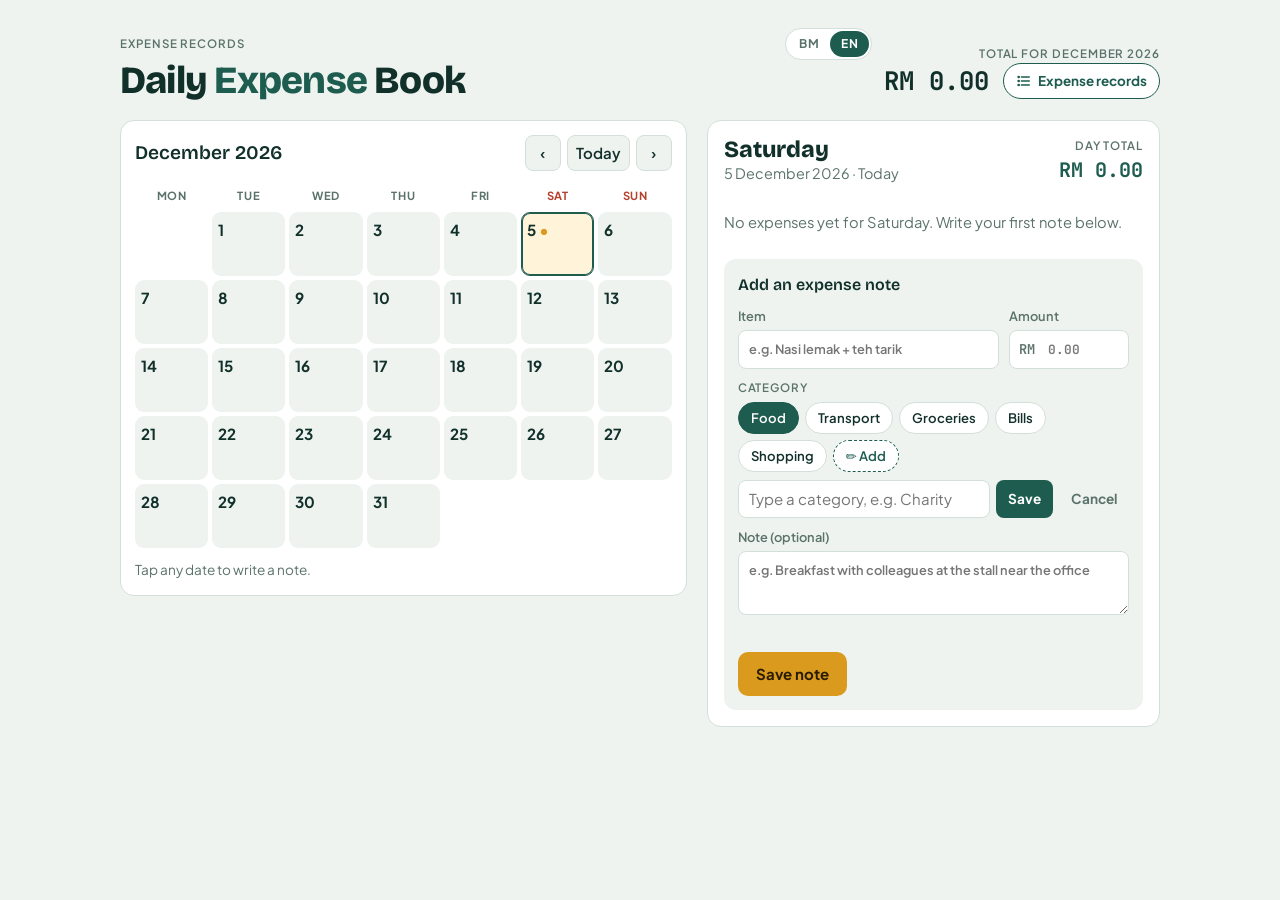
==== commit 6df5bf77: "Tambah pilihan bahasa Melayu dan English Suis BM/EN di bahagian atas; pilihan disimpan, dan telefon " ====
--- a/index.html
+++ b/index.html
@@ -53,6 +53,11 @@
 header { display: flex; flex-wrap: wrap; align-items: flex-end; justify-content: space-between; gap: 12px; }
 header h1 { font-size: clamp(1.7rem, 5vw, 2.4rem); font-weight: 800; letter-spacing: -0.02em; line-height: 1.05; }
 header h1 span { color: var(--brand); }
+.brand { flex: 1 1 300px; min-width: 0; }
+.brand-top { display: flex; align-items: center; justify-content: space-between; gap: 10px; }
+.lang { display: inline-flex; border: 1px solid var(--line); border-radius: 999px; padding: 2px; background: var(--surface); flex-shrink: 0; }
+.lang button { border: none; background: none; border-radius: 999px; padding: 4px 11px; font-size: 0.75rem; font-weight: 700; letter-spacing: 0.04em; color: var(--muted); }
+.lang button[aria-pressed="true"] { background: var(--brand); color: var(--surface); }
 .month-total { text-align: right; }
 @media (max-width: 480px) { .month-total { text-align: left; width: 100%; } }
 .label { font-size: 0.72rem; text-transform: uppercase; letter-spacing: 0.08em; color: var(--muted); font-weight: 600; }
@@ -183,33 +188,38 @@
 
 <div class="wrap">
   <header>
-    <div>
-      <div class="label">Rekod perbelanjaan</div>
-      <h1>Buku <span>Belanja</span> Harian</h1>
+    <div class="brand">
+      <div class="brand-top">
+        <div class="label" data-i18n="eyebrow">Rekod perbelanjaan</div>
+        <div class="lang" role="group" data-i18n-aria="language" aria-label="Bahasa">
+          <button type="button" data-lang="ms" aria-pressed="true">BM</button>
+          <button type="button" data-lang="en" aria-pressed="false">EN</button>
+        </div>
+      </div>
+      <h1 id="appTitle">Buku <span>Belanja</span> Harian</h1>
     </div>
     <div class="month-total">
       <div class="label" id="monthLabel">Jumlah bulan ini</div>
       <div class="mt-row">
         <div class="num" id="monthTotal">RM 0.00</div>
-        <button type="button" class="rec-btn" id="openRec"><svg viewBox="0 0 24 24" fill="none" stroke="currentColor" stroke-width="2" stroke-linecap="round" aria-hidden="true"><path d="M8 6h12M8 12h12M8 18h12"/><circle cx="4" cy="6" r="1" fill="currentColor"/><circle cx="4" cy="12" r="1" fill="currentColor"/><circle cx="4" cy="18" r="1" fill="currentColor"/></svg>Rekod perbelanjaan</button>
+        <button type="button" class="rec-btn" id="openRec"><svg viewBox="0 0 24 24" fill="none" stroke="currentColor" stroke-width="2" stroke-linecap="round" aria-hidden="true"><path d="M8 6h12M8 12h12M8 18h12"/><circle cx="4" cy="6" r="1" fill="currentColor"/><circle cx="4" cy="12" r="1" fill="currentColor"/><circle cx="4" cy="18" r="1" fill="currentColor"/></svg><span data-i18n="records">Rekod perbelanjaan</span></button>
       </div>
     </div>
   </header>
 
-
   <div class="main">
-    <section class="cal" aria-label="Kalendar">
+    <section class="cal" data-i18n-aria="calendar" aria-label="Kalendar">
       <div class="cal-head">
         <h2 id="calTitle">Bulan</h2>
         <div class="nav">
-          <button type="button" id="prevM" aria-label="Bulan sebelum">‹</button>
-          <button type="button" id="todayBtn">Hari ini</button>
-          <button type="button" id="nextM" aria-label="Bulan seterusnya">›</button>
+          <button type="button" id="prevM" data-i18n-aria="prevMonth" aria-label="Bulan sebelum">‹</button>
+          <button type="button" id="todayBtn" data-i18n="today">Hari ini</button>
+          <button type="button" id="nextM" data-i18n-aria="nextMonth" aria-label="Bulan seterusnya">›</button>
         </div>
       </div>
       <div class="grid" id="grid"></div>
       <div class="cal-foot">
-        <span>Tekan mana-mana tarikh untuk tulis nota.</span>
+        <span data-i18n="calHint">Tekan mana-mana tarikh untuk tulis nota.</span>
       </div>
     </section>
 
@@ -220,7 +230,7 @@
           <div class="date" id="dayDate"></div>
         </div>
         <div class="day-total">
-          <div class="label">Jumlah hari</div>
+          <div class="label" data-i18n="dayTotal">Jumlah hari</div>
           <div class="num" id="dayTotal">RM 0.00</div>
         </div>
       </div>
@@ -230,29 +240,29 @@
       <form id="form" novalidate>
         <h3 id="formTitle">Tambah nota perbelanjaan</h3>
         <div class="row">
-          <label for="fItem">Perkara
-            <input id="fItem" type="text" maxlength="80" placeholder="cth. Nasi lemak + teh tarik" autocomplete="off">
+          <label for="fItem"><span data-i18n="item">Perkara</span>
+            <input id="fItem" type="text" maxlength="80" data-i18n-ph="itemPh" placeholder="cth. Nasi lemak + teh tarik" autocomplete="off">
           </label>
-          <label for="fAmt">Jumlah
+          <label for="fAmt"><span data-i18n="amount">Jumlah</span>
             <span class="money"><span>RM</span><input id="fAmt" type="number" inputmode="decimal" step="0.01" min="0" placeholder="0.00"></span>
           </label>
         </div>
         <div>
-          <div class="label" style="margin-bottom:6px">Kategori</div>
+          <div class="label" style="margin-bottom:6px" data-i18n="category">Kategori</div>
           <div class="cats" id="cats"></div>
           <div class="cat-new" id="catNew" hidden>
-            <input id="fCat" type="text" maxlength="30" placeholder="Tulis kategori, cth. Sedekah" autocomplete="off" aria-label="Kategori baharu">
-            <button type="button" class="ok" id="catAdd">Simpan</button>
-            <button type="button" class="no" id="catCancel">Batal</button>
+            <input id="fCat" type="text" maxlength="30" data-i18n-ph="catPh" placeholder="Tulis kategori, cth. Sedekah" autocomplete="off" data-i18n-aria="catNew" aria-label="Kategori baharu">
+            <button type="button" class="ok" id="catAdd" data-i18n="save">Simpan</button>
+            <button type="button" class="no" id="catCancel" data-i18n="cancel">Batal</button>
           </div>
         </div>
-        <label for="fNote">Nota (pilihan)
-          <textarea id="fNote" maxlength="500" placeholder="cth. Sarapan dengan kawan sekerja di gerai depan pejabat"></textarea>
+        <label for="fNote"><span data-i18n="note">Nota (pilihan)</span>
+          <textarea id="fNote" maxlength="500" data-i18n-ph="notePh" placeholder="cth. Sarapan dengan kawan sekerja di gerai depan pejabat"></textarea>
         </label>
         <div class="err" id="err"></div>
         <div class="form-acts">
           <button type="submit" class="btn primary" id="saveBtn">Simpan nota</button>
-          <button type="button" class="btn ghost" id="cancelEdit" hidden>Batal</button>
+          <button type="button" class="btn ghost" id="cancelEdit" data-i18n="cancel" hidden>Batal</button>
         </div>
       </form>
     </section>
@@ -262,15 +272,15 @@
   <div class="sheet-in">
     <div class="sheet-head">
       <div>
-        <h2 id="recTitle">Rekod perbelanjaan</h2>
+        <h2 id="recTitle" data-i18n="records">Rekod perbelanjaan</h2>
         <div class="sheet-sub" id="recSub"></div>
       </div>
-      <button type="button" class="close" id="closeRec" aria-label="Tutup">×</button>
+      <button type="button" class="close" id="closeRec" data-i18n-aria="close" aria-label="Tutup">×</button>
     </div>
     <div class="sheet-nav">
-      <button type="button" id="recPrev" aria-label="Bulan sebelum">‹</button>
+      <button type="button" id="recPrev" data-i18n-aria="prevMonth" aria-label="Bulan sebelum">‹</button>
       <div><strong id="recMonth"></strong><span class="num" id="recTotal"></span></div>
-      <button type="button" id="recNext" aria-label="Bulan seterusnya">›</button>
+      <button type="button" id="recNext" data-i18n-aria="nextMonth" aria-label="Bulan seterusnya">›</button>
     </div>
     <div id="recBody"></div>
   </div>
@@ -279,18 +289,130 @@
 
 <script>
 (function () {
-  const HARI = ["Ahad", "Isnin", "Selasa", "Rabu", "Khamis", "Jumaat", "Sabtu"];
-  const HARI_PENDEK = ["Isn", "Sel", "Rab", "Kha", "Jum", "Sab", "Ahd"];
-  const BULAN = ["Januari", "Februari", "Mac", "April", "Mei", "Jun", "Julai", "Ogos", "September", "Oktober", "November", "Disember"];
+  // ---- Teks dua bahasa ----
+  const T = {
+    ms: {
+      title: "Buku Belanja Harian",
+      h1: 'Buku <span>Belanja</span> Harian',
+      eyebrow: "Rekod perbelanjaan",
+      language: "Bahasa",
+      records: "Rekod perbelanjaan",
+      monthTotal: (m) => "Jumlah " + m,
+      calendar: "Kalendar",
+      prevMonth: "Bulan sebelum",
+      nextMonth: "Bulan seterusnya",
+      today: "Hari ini",
+      calHint: "Tekan mana-mana tarikh untuk tulis nota.",
+      dayTotal: "Jumlah hari",
+      addTitle: "Tambah nota perbelanjaan",
+      editTitle: "Ubah nota",
+      item: "Perkara",
+      itemPh: "cth. Nasi lemak + teh tarik",
+      amount: "Jumlah",
+      category: "Kategori",
+      catPh: "Tulis kategori, cth. Sedekah",
+      catNew: "Kategori baharu",
+      save: "Simpan",
+      cancel: "Batal",
+      note: "Nota (pilihan)",
+      notePh: "cth. Sarapan dengan kawan sekerja di gerai depan pejabat",
+      saveNote: "Simpan nota",
+      saveChanges: "Simpan perubahan",
+      emptyDay: (d) => "Tiada perbelanjaan lagi untuk hari " + d + ". Tulis nota pertama di bawah.",
+      delQ: "Padam?", yes: "Ya", no: "Tidak", edit: "Ubah", del: "Padam",
+      removeCat: (c) => "Buang kategori " + c,
+      addCat: "✏️ Tambah",
+      catAdded: (c) => "Kategori “" + c + "” ditambah",
+      noteDeleted: "Nota dipadam",
+      changesSaved: "Perubahan disimpan",
+      noteSaved: "Nota disimpan",
+      errItem: "Tulis apa yang dibeli, contohnya “Makan tengah hari”.",
+      errAmt: "Masukkan jumlah dalam RM, contohnya 12.50.",
+      close: "Tutup",
+      recSub: (n, d) => n + " nota dalam " + d + " hari",
+      noNotes: "Tiada nota",
+      recEmpty: (m) => "Belum ada perbelanjaan direkod untuk " + m + ". Tutup halaman ini dan tekan mana-mana tarikh pada kalendar untuk mula.",
+      byCat: "Ikut kategori",
+      byDate: "Ikut tarikh",
+      open: "Buka",
+      days: ["Ahad", "Isnin", "Selasa", "Rabu", "Khamis", "Jumaat", "Sabtu"],
+      dow: ["Isn", "Sel", "Rab", "Kha", "Jum", "Sab", "Ahd"],
+      months: ["Januari", "Februari", "Mac", "April", "Mei", "Jun", "Julai", "Ogos", "September", "Oktober", "November", "Disember"],
+      monthsShort: ["Jan", "Feb", "Mac", "Apr", "Mei", "Jun", "Jul", "Ogo", "Sep", "Okt", "Nov", "Dis"],
+      cats: {}
+    },
+    en: {
+      title: "Daily Expense Book",
+      h1: 'Daily <span>Expense</span> Book',
+      eyebrow: "Expense records",
+      language: "Language",
+      records: "Expense records",
+      monthTotal: (m) => "Total for " + m,
+      calendar: "Calendar",
+      prevMonth: "Previous month",
+      nextMonth: "Next month",
+      today: "Today",
+      calHint: "Tap any date to write a note.",
+      dayTotal: "Day total",
+      addTitle: "Add an expense note",
+      editTitle: "Edit note",
+      item: "Item",
+      itemPh: "e.g. Nasi lemak + teh tarik",
+      amount: "Amount",
+      category: "Category",
+      catPh: "Type a category, e.g. Charity",
+      catNew: "New category",
+      save: "Save",
+      cancel: "Cancel",
+      note: "Note (optional)",
+      notePh: "e.g. Breakfast with colleagues at the stall near the office",
+      saveNote: "Save note",
+      saveChanges: "Save changes",
+      emptyDay: (d) => "No expenses yet for " + d + ". Write your first note below.",
+      delQ: "Delete?", yes: "Yes", no: "No", edit: "Edit", del: "Delete",
+      removeCat: (c) => "Remove category " + c,
+      addCat: "✏️ Add",
+      catAdded: (c) => "Category “" + c + "” added",
+      noteDeleted: "Note deleted",
+      changesSaved: "Changes saved",
+      noteSaved: "Note saved",
+      errItem: "Write what you bought, for example “Lunch”.",
+      errAmt: "Enter an amount in RM, for example 12.50.",
+      close: "Close",
+      recSub: (n, d) => n + (n === 1 ? " note" : " notes") + " across " + d + (d === 1 ? " day" : " days"),
+      noNotes: "No notes",
+      recEmpty: (m) => "No expenses recorded for " + m + " yet. Close this page and tap any date on the calendar to start.",
+      byCat: "By category",
+      byDate: "By date",
+      open: "Open",
+      days: ["Sunday", "Monday", "Tuesday", "Wednesday", "Thursday", "Friday", "Saturday"],
+      dow: ["Mon", "Tue", "Wed", "Thu", "Fri", "Sat", "Sun"],
+      months: ["January", "February", "March", "April", "May", "June", "July", "August", "September", "October", "November", "December"],
+      monthsShort: ["Jan", "Feb", "Mar", "Apr", "May", "Jun", "Jul", "Aug", "Sep", "Oct", "Nov", "Dec"],
+      // Kategori asal disimpan dengan nama Melayu; ini terjemahan paparannya
+      cats: { "Makan": "Food", "Pengangkutan": "Transport", "Barang dapur": "Groceries", "Bil": "Bills", "Belanja": "Shopping", "Lain-lain": "Others" }
+    }
+  };
   const KATEGORI = ["Makan", "Pengangkutan", "Barang dapur", "Bil", "Belanja"];
   const KEY = "bukuBelanja.v1";
+  const LANG_KEY = "bukuBelanja.lang";
+
+  let lang = "ms";
+  try {
+    const saved = localStorage.getItem(LANG_KEY);
+    if (saved === "ms" || saved === "en") lang = saved;
+    else if (/^en\b/i.test(navigator.language || "")) lang = "en";
+  } catch (e) {}
+  const t = () => T[lang];
+  const catLabel = (c) => t().cats[c] || c;
 
   const $ = (id) => document.getElementById(id);
   const pad = (n) => String(n).padStart(2, "0");
   const keyOf = (d) => d.getFullYear() + "-" + pad(d.getMonth() + 1) + "-" + pad(d.getDate());
-  const rm = (n) => "RM " + n.toLocaleString("ms-MY", { minimumFractionDigits: 2, maximumFractionDigits: 2 });
+  const rm = (n) => "RM " + n.toLocaleString("en-MY", { minimumFractionDigits: 2, maximumFractionDigits: 2 });
   const sum = (arr) => arr.reduce((s, e) => s + (Number(e.amt) || 0), 0);
   const uid = () => Date.now().toString(36) + Math.random().toString(36).slice(2, 7);
+  const monthName = (y, m) => t().months[m] + " " + y;
 
   let store = { days: {}, cats: [] };
   function load() {
@@ -321,13 +443,35 @@
 
   function entries(k) { return store.days[k] || []; }
 
+  function applyStatic() {
+    const L = t();
+    document.documentElement.lang = lang;
+    document.title = L.title;
+    $("appTitle").innerHTML = L.h1;
+    document.querySelectorAll("[data-i18n]").forEach((el) => { el.textContent = L[el.dataset.i18n]; });
+    document.querySelectorAll("[data-i18n-ph]").forEach((el) => { el.placeholder = L[el.dataset.i18nPh]; });
+    document.querySelectorAll("[data-i18n-aria]").forEach((el) => { el.setAttribute("aria-label", L[el.dataset.i18nAria]); });
+    document.querySelectorAll("[data-lang]").forEach((b) => b.setAttribute("aria-pressed", String(b.dataset.lang === lang)));
+    $("formTitle").textContent = editingId ? L.editTitle : L.addTitle;
+    $("saveBtn").textContent = editingId ? L.saveChanges : L.saveNote;
+  }
+
+  function setLang(l) {
+    lang = l;
+    try { localStorage.setItem(LANG_KEY, l); } catch (e) {}
+    $("err").textContent = "";
+    applyStatic(); renderCats(); renderCal(); renderPanel();
+    if (!$("sheet").hidden) renderRec();
+  }
+
   function renderCal() {
+    const L = t();
     const y = view.getFullYear(), m = view.getMonth();
-    $("calTitle").textContent = BULAN[m] + " " + y;
-    $("monthLabel").textContent = "Jumlah " + BULAN[m] + " " + y;
+    $("calTitle").textContent = monthName(y, m);
+    $("monthLabel").textContent = L.monthTotal(monthName(y, m));
     const grid = $("grid");
     grid.innerHTML = "";
-    HARI_PENDEK.forEach((h, i) => {
+    L.dow.forEach((h, i) => {
       const el = document.createElement("div");
       el.className = "dow" + (i >= 5 ? " wkend" : "");
       el.textContent = h;
@@ -350,7 +494,7 @@
       btn.className = "day" + (total > 0 ? " has" : "") +
         (date.getTime() === today.getTime() ? " today" : "") +
         (date.getTime() === selected.getTime() ? " sel" : "");
-      btn.setAttribute("aria-label", HARI[date.getDay()] + " " + d + " " + BULAN[m] + (total ? ", " + rm(total) : ""));
+      btn.setAttribute("aria-label", L.days[date.getDay()] + " " + d + " " + L.months[m] + (total ? ", " + rm(total) : ""));
       btn.innerHTML = '<span class="d">' + d + '</span>' + (total ? '<span class="amt">' + Math.round(total) + '</span>' : "");
       btn.addEventListener("click", () => selectDay(date, true));
       grid.appendChild(btn);
@@ -361,36 +505,38 @@
   function esc(s) { return String(s).replace(/[&<>"']/g, (c) => ({ "&": "&amp;", "<": "&lt;", ">": "&gt;", '"': "&quot;", "'": "&#39;" }[c])); }
 
   function renderPanel() {
+    const L = t();
     const k = keyOf(selected);
     const list = entries(k);
-    $("dayName").textContent = HARI[selected.getDay()];
-    $("dayDate").textContent = selected.getDate() + " " + BULAN[selected.getMonth()] + " " + selected.getFullYear() +
-      (selected.getTime() === today.getTime() ? " · Hari ini" : "");
+    $("dayName").textContent = L.days[selected.getDay()];
+    $("dayDate").textContent = selected.getDate() + " " + L.months[selected.getMonth()] + " " + selected.getFullYear() +
+      (selected.getTime() === today.getTime() ? " · " + L.today : "");
     $("dayTotal").textContent = rm(sum(list));
     const ul = $("list");
     if (!list.length) {
-      ul.innerHTML = '<li class="empty">Tiada perbelanjaan lagi untuk hari ' + HARI[selected.getDay()] + '. Tulis nota pertama di bawah.</li>';
+      ul.innerHTML = '<li class="empty">' + esc(L.emptyDay(L.days[selected.getDay()])) + '</li>';
       return;
     }
     ul.innerHTML = list.map((e) => {
       const acts = confirmId === e.id
-        ? '<span class="confirm">Padam? <button type="button" class="yes" data-yes="' + e.id + '">Ya</button><button type="button" class="no" data-no="1">Tidak</button></span>'
-        : '<span class="acts"><button type="button" data-edit="' + e.id + '">Ubah</button><button type="button" class="del" data-del="' + e.id + '">Padam</button></span>';
-      return '<li><div class="item-main"><div class="item-title"><span class="chip">' + esc(e.cat) + '</span>' + esc(e.item) + '</div>' +
+        ? '<span class="confirm">' + L.delQ + ' <button type="button" class="yes" data-yes="' + e.id + '">' + L.yes + '</button><button type="button" class="no" data-no="1">' + L.no + '</button></span>'
+        : '<span class="acts"><button type="button" data-edit="' + e.id + '">' + L.edit + '</button><button type="button" class="del" data-del="' + e.id + '">' + L.del + '</button></span>';
+      return '<li><div class="item-main"><div class="item-title"><span class="chip">' + esc(catLabel(e.cat)) + '</span>' + esc(e.item) + '</div>' +
         (e.note ? '<div class="item-note">' + esc(e.note) + '</div>' : "") +
         '</div><div class="item-side"><span class="num">' + rm(Number(e.amt)) + '</span>' + acts + '</div></li>';
     }).join("");
   }
 
   function renderCats() {
-    const chip = (c) => '<button type="button" aria-pressed="' + (c === selCat) + '" data-cat="' + esc(c) + '">' + esc(c) + '</button>';
+    const L = t();
+    const chip = (c) => '<button type="button" aria-pressed="' + (c === selCat) + '" data-cat="' + esc(c) + '">' + esc(catLabel(c)) + '</button>';
     const own = store.cats.slice();
     // Nota lama mungkin guna kategori yang tiada dalam senarai (cth. "Lain-lain")
     const extra = KATEGORI.includes(selCat) || own.includes(selCat) ? [] : [selCat];
     $("cats").innerHTML = KATEGORI.map(chip).join("") +
-      own.map((c) => '<span class="cc">' + chip(c) + '<button type="button" class="x" data-delcat="' + esc(c) + '" aria-label="Buang kategori ' + esc(c) + '">×</button></span>').join("") +
+      own.map((c) => '<span class="cc">' + chip(c) + '<button type="button" class="x" data-delcat="' + esc(c) + '" aria-label="' + esc(L.removeCat(c)) + '">×</button></span>').join("") +
       extra.map(chip).join("") +
-      '<button type="button" class="add" id="catOpen">✏️ Tambah</button>';
+      '<button type="button" class="add" id="catOpen">' + L.addCat + '</button>';
   }
 
   function closeCatNew() { $("catNew").hidden = true; $("fCat").value = ""; }
@@ -398,9 +544,11 @@
   function addCat() {
     const name = $("fCat").value.trim().replace(/\s+/g, " ");
     if (!name) { $("fCat").focus(); return; }
-    const found = KATEGORI.concat(store.cats).find((c) => c.toLowerCase() === name.toLowerCase());
+    const low = name.toLowerCase();
+    // Padankan dengan nama Melayu atau Inggeris kategori sedia ada
+    const found = KATEGORI.concat(store.cats).find((c) => c.toLowerCase() === low || (T.en.cats[c] || "").toLowerCase() === low);
     if (found) { selCat = found; }
-    else { store.cats.push(name); selCat = name; save(); toast("Kategori \u201c" + name + "\u201d ditambah"); }
+    else { store.cats.push(name); selCat = name; save(); toast(t().catAdded(name)); }
     closeCatNew(); renderCats();
   }
 
@@ -408,8 +556,8 @@
     editingId = null;
     $("fItem").value = ""; $("fAmt").value = ""; $("fNote").value = "";
     $("err").textContent = "";
-    $("formTitle").textContent = "Tambah nota perbelanjaan";
-    $("saveBtn").textContent = "Simpan nota";
+    $("formTitle").textContent = t().addTitle;
+    $("saveBtn").textContent = t().saveNote;
     $("cancelEdit").hidden = true;
     selCat = KATEGORI[0]; closeCatNew(); renderCats();
   }
@@ -426,19 +574,24 @@
 
   let toastTimer;
   function toast(msg) {
-    const t = $("toast"); t.textContent = msg; t.hidden = false;
-    clearTimeout(toastTimer); toastTimer = setTimeout(() => { t.hidden = true; }, 1800);
-  }
+    const el = $("toast"); el.textContent = msg; el.hidden = false;
+    clearTimeout(toastTimer); toastTimer = setTimeout(() => { el.hidden = true; }, 1800);
+  }
+
+  document.querySelector(".lang").addEventListener("click", (ev) => {
+    const b = ev.target.closest("[data-lang]");
+    if (b && b.dataset.lang !== lang) setLang(b.dataset.lang);
+  });
 
   $("cats").addEventListener("click", (ev) => {
-    const t = ev.target;
-    if (t.id === "catOpen") { $("catNew").hidden = false; $("fCat").focus(); return; }
-    if (t.dataset.delcat) {
-      store.cats = store.cats.filter((c) => c !== t.dataset.delcat);
-      if (selCat === t.dataset.delcat) selCat = KATEGORI[0];
+    const el = ev.target;
+    if (el.id === "catOpen") { $("catNew").hidden = false; $("fCat").focus(); return; }
+    if (el.dataset.delcat) {
+      store.cats = store.cats.filter((c) => c !== el.dataset.delcat);
+      if (selCat === el.dataset.delcat) selCat = KATEGORI[0];
       save(); renderCats(); return;
     }
-    const b = t.closest("[data-cat]"); if (!b) return;
+    const b = el.closest("[data-cat]"); if (!b) return;
     selCat = b.dataset.cat; renderCats();
   });
   $("catAdd").addEventListener("click", addCat);
@@ -450,24 +603,24 @@
 
   $("list").addEventListener("click", (ev) => {
     const k = keyOf(selected);
-    const t = ev.target;
-    if (t.dataset.del) { confirmId = t.dataset.del; renderPanel(); return; }
-    if (t.dataset.no) { confirmId = null; renderPanel(); return; }
-    if (t.dataset.yes) {
-      store.days[k] = entries(k).filter((e) => e.id !== t.dataset.yes);
+    const el = ev.target;
+    if (el.dataset.del) { confirmId = el.dataset.del; renderPanel(); return; }
+    if (el.dataset.no) { confirmId = null; renderPanel(); return; }
+    if (el.dataset.yes) {
+      store.days[k] = entries(k).filter((e) => e.id !== el.dataset.yes);
       if (!store.days[k].length) delete store.days[k];
       confirmId = null;
-      if (editingId === t.dataset.yes) resetForm();
-      save(); renderCal(); renderPanel(); toast("Nota dipadam");
+      if (editingId === el.dataset.yes) resetForm();
+      save(); renderCal(); renderPanel(); toast(t().noteDeleted);
       return;
     }
-    if (t.dataset.edit) {
-      const e = entries(k).find((x) => x.id === t.dataset.edit); if (!e) return;
+    if (el.dataset.edit) {
+      const e = entries(k).find((x) => x.id === el.dataset.edit); if (!e) return;
       editingId = e.id;
       $("fItem").value = e.item; $("fAmt").value = e.amt; $("fNote").value = e.note || "";
       selCat = e.cat; renderCats();
-      $("formTitle").textContent = "Ubah nota";
-      $("saveBtn").textContent = "Simpan perubahan";
+      $("formTitle").textContent = t().editTitle;
+      $("saveBtn").textContent = t().saveChanges;
       $("cancelEdit").hidden = false;
       $("fItem").focus();
     }
@@ -480,8 +633,8 @@
     const item = $("fItem").value.trim();
     const amt = parseFloat($("fAmt").value);
     const note = $("fNote").value.trim();
-    if (!item) { $("err").textContent = "Tulis apa yang dibeli, contohnya \"Makan tengah hari\"."; $("fItem").focus(); return; }
-    if (!(amt >= 0) || !isFinite(amt)) { $("err").textContent = "Masukkan jumlah dalam RM, contohnya 12.50."; $("fAmt").focus(); return; }
+    if (!item) { $("err").textContent = t().errItem; $("fItem").focus(); return; }
+    if (!(amt >= 0) || !isFinite(amt)) { $("err").textContent = t().errAmt; $("fAmt").focus(); return; }
     const k = keyOf(selected);
     const list = entries(k).slice();
     const rec = { item, amt: Math.round(amt * 100) / 100, cat: selCat, note };
@@ -494,13 +647,12 @@
     store.days[k] = list;
     const wasEdit = !!editingId;
     save(); resetForm(); renderCal(); renderPanel();
-    toast(wasEdit ? "Perubahan disimpan" : "Nota disimpan");
+    toast(wasEdit ? t().changesSaved : t().noteSaved);
   });
 
-
   // ---- Rekod perbelanjaan (senarai sebulan) ----
-  const BULAN_PENDEK = ["Jan", "Feb", "Mac", "Apr", "Mei", "Jun", "Jul", "Ogo", "Sep", "Okt", "Nov", "Dis"];
   function renderRec() {
+    const L = t();
     const y = view.getFullYear(), m = view.getMonth();
     const prefix = y + "-" + pad(m + 1) + "-";
     const keys = Object.keys(store.days).filter((k) => k.startsWith(prefix) && store.days[k].length).sort().reverse();
@@ -510,27 +662,27 @@
       const a = Number(e.amt) || 0; total += a; count++;
       byCat[e.cat] = (byCat[e.cat] || 0) + a;
     }));
-    $("recMonth").textContent = BULAN[m] + " " + y;
+    $("recMonth").textContent = monthName(y, m);
     $("recTotal").textContent = rm(total);
-    $("recSub").textContent = count ? count + " nota dalam " + keys.length + " hari" : "Tiada nota";
+    $("recSub").textContent = count ? L.recSub(count, keys.length) : L.noNotes;
     if (!count) {
-      $("recBody").innerHTML = '<div class="sec"><p class="empty" style="margin:0">Belum ada perbelanjaan direkod untuk ' + BULAN[m] + ' ' + y + '. Tutup halaman ini dan tekan mana-mana tarikh pada kalendar untuk mula.</p></div>';
+      $("recBody").innerHTML = '<div class="sec"><p class="empty" style="margin:0">' + esc(L.recEmpty(monthName(y, m))) + '</p></div>';
       return;
     }
     const cats = Object.entries(byCat).sort((a, b) => b[1] - a[1]);
     const max = cats[0][1] || 1;
     const catHtml = cats.map(([c, a]) =>
-      '<div class="catrow"><span class="nm">' + esc(c) + '</span><span class="num">' + rm(a) + ' <small style="color:var(--muted);font-weight:500">' + Math.round(a / total * 100) + '%</small></span>' +
+      '<div class="catrow"><span class="nm">' + esc(catLabel(c)) + '</span><span class="num">' + rm(a) + ' <small style="color:var(--muted);font-weight:500">' + Math.round(a / total * 100) + '%</small></span>' +
       '<div class="bar"><i style="width:' + Math.max(2, a / max * 100).toFixed(1) + '%"></i></div></div>').join("");
     const dayHtml = keys.map((k) => {
       const [yy, mm, dd] = k.split("-").map(Number);
       const d = new Date(yy, mm - 1, dd);
       const list = store.days[k];
-      return '<div class="dgroup"><button type="button" class="dhead" data-goto="' + k + '"><span>' + HARI[d.getDay()] + ', ' + dd + ' ' + BULAN_PENDEK[mm - 1] + '<small>Buka</small></span><span class="num">' + rm(sum(list)) + '</span></button>' +
-        list.map((e) => '<div class="dline"><span><span class="chip">' + esc(e.cat) + '</span>' + esc(e.item) + '</span><span class="num">' + rm(Number(e.amt)) + '</span></div>').join("") + '</div>';
+      return '<div class="dgroup"><button type="button" class="dhead" data-goto="' + k + '"><span>' + L.days[d.getDay()] + ', ' + dd + ' ' + L.monthsShort[mm - 1] + '<small>' + L.open + '</small></span><span class="num">' + rm(sum(list)) + '</span></button>' +
+        list.map((e) => '<div class="dline"><span><span class="chip">' + esc(catLabel(e.cat)) + '</span>' + esc(e.item) + '</span><span class="num">' + rm(Number(e.amt)) + '</span></div>').join("") + '</div>';
     }).join("");
-    $("recBody").innerHTML = '<div style="display:grid;gap:18px"><section class="sec"><h3>Ikut kategori</h3>' + catHtml + '</section>' +
-      '<section class="sec"><h3>Ikut tarikh</h3>' + dayHtml + '</section></div>';
+    $("recBody").innerHTML = '<div style="display:grid;gap:18px"><section class="sec"><h3>' + L.byCat + '</h3>' + catHtml + '</section>' +
+      '<section class="sec"><h3>' + L.byDate + '</h3>' + dayHtml + '</section></div>';
   }
   let lastFocus = null;
   function openRec() {
@@ -566,6 +718,7 @@
   $("todayBtn").addEventListener("click", () => { view = new Date(today.getFullYear(), today.getMonth(), 1); selectDay(today, false); });
 
   load();
+  applyStatic();
   renderCats();
   renderCal();
   renderPanel();
